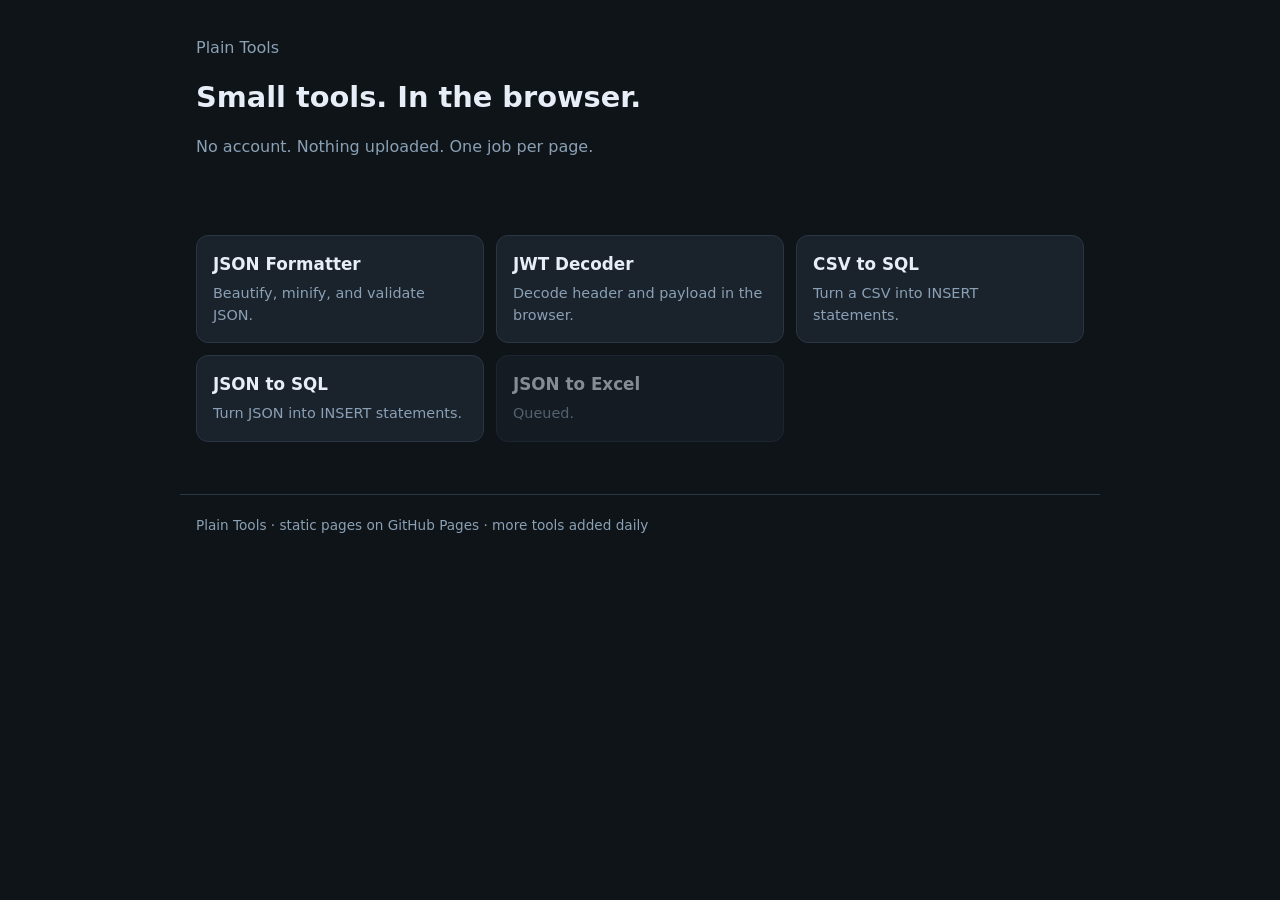
==== index.html @ a80d40fa "Add JSON to SQL converter." ====
<!DOCTYPE html>
<html lang="en">
<head>
  <meta charset="utf-8">
  <meta name="viewport" content="width=device-width, initial-scale=1">
  <title>Plain Tools — Free browser utilities</title>
  <meta name="description" content="Small browser utilities. No account, no upload. Format JSON, decode JWTs, convert CSV to SQL or JSON to SQL.">
  <link rel="stylesheet" href="assets/style.css">
</head>
<body>
  <header>
    <p class="muted">Plain Tools</p>
    <h1>Small tools. In the browser.</h1>
    <p class="lede">No account. Nothing uploaded. One job per page.</p>
  </header>
  <main>
    <div class="grid">
      <a class="card" href="json-formatter/">
        <h2>JSON Formatter</h2>
        <p>Beautify, minify, and validate JSON.</p>
      </a>
      <a class="card" href="jwt-decoder/">
        <h2>JWT Decoder</h2>
        <p>Decode header and payload in the browser.</p>
      </a>
      <a class="card" href="convert/csv-to-sql/">
        <h2>CSV to SQL</h2>
        <p>Turn a CSV into INSERT statements.</p>
      </a>
      <a class="card" href="convert/json-to-sql/">
        <h2>JSON to SQL</h2>
        <p>Turn JSON into INSERT statements.</p>
      </a>
      <div class="card soon">
        <h2>JSON to Excel</h2>
        <p>Queued.</p>
      </div>
    </div>
  </main>
  <footer>Plain Tools · static pages on GitHub Pages · more tools added daily</footer>
</body>
</html>
---- assets/style.css ----
:root { --bg:#0f1419; --card:#1a222c; --ink:#e7eef7; --muted:#8aa0b5; --line:#2a3644; --acc:#3d9cf0; --ok:#3ecf8e; --bad:#f07178; }
* { box-sizing: border-box; }
body { margin:0; font: 16px/1.5 ui-sans-serif, system-ui, sans-serif; background:var(--bg); color:var(--ink); }
header, main, footer { max-width: 920px; margin: 0 auto; padding: 1.25rem 1rem; }
header nav a { color: var(--acc); text-decoration: none; margin-right: .9rem; }
h1 { font-size: 1.8rem; margin: .6rem 0 .35rem; }
.lede, footer, .muted { color: var(--muted); }
.grid { display:grid; grid-template-columns: repeat(auto-fill, minmax(220px,1fr)); gap:.75rem; margin: 1.25rem 0 2rem; }
.card { display:block; background:var(--card); border:1px solid var(--line); border-radius:12px; padding:1rem; color:var(--ink); text-decoration:none; }
.card:hover { border-color: var(--acc); }
.card h2 { font-size:1.05rem; margin:0 0 .35rem; }
.card p { margin:0; color:var(--muted); font-size:.9rem; }
.soon { opacity:.55; pointer-events:none; }
.toolbar { display:flex; flex-wrap:wrap; gap:.5rem; margin: 0 0 .75rem; }
button { background: var(--card); color: var(--ink); border:1px solid var(--line); border-radius: 8px; padding: .45rem .8rem; cursor:pointer; }
button.primary { background: var(--acc); border-color: var(--acc); color:#071018; font-weight: 650; }
textarea { width:100%; min-height: 280px; background:#0b1015; color:var(--ink); border:1px solid var(--line); border-radius: 10px; padding: .9rem; font: 13px/1.45 ui-monospace, SFMono-Regular, Menlo, Consolas, monospace; }
.status { min-height: 1.4em; font-size: .9rem; color: var(--muted); margin: .5rem 0 1.25rem; }
.status.ok { color: var(--ok); } .status.bad { color: var(--bad); }
section { margin: 2rem 0; }
h2 { font-size: 1.15rem; }
.faq details { background: var(--card); border:1px solid var(--line); border-radius: 10px; padding: .7rem .9rem; margin: .5rem 0; }
footer { font-size: .85rem; border-top:1px solid var(--line); }
pre.out { width:100%; min-height: 140px; background:#0b1015; color:var(--ink); border:1px solid var(--line); border-radius: 10px; padding: .9rem; font: 13px/1.45 ui-monospace, SFMono-Regular, Menlo, Consolas, monospace; overflow:auto; white-space:pre-wrap; word-break:break-word; margin:0; }
.cols { display:grid; grid-template-columns: 1fr; gap:.75rem; }
@media (min-width: 720px) { .cols { grid-template-columns: 1fr 1fr; } }
.panel h3 { margin: 0 0 .4rem; font-size:.95rem; color: var(--muted); font-weight: 600; }
.note { color: var(--muted); font-size:.9rem; }
.toolbar { align-items:center; }
label.field { display:flex; align-items:center; gap:.4rem; color:var(--muted); font-size:.9rem; }
input, select { background:#0b1015; color:var(--ink); border:1px solid var(--line); border-radius: 8px; padding: .4rem .55rem; font: 13px/1.4 ui-monospace, SFMono-Regular, Menlo, Consolas, monospace; }
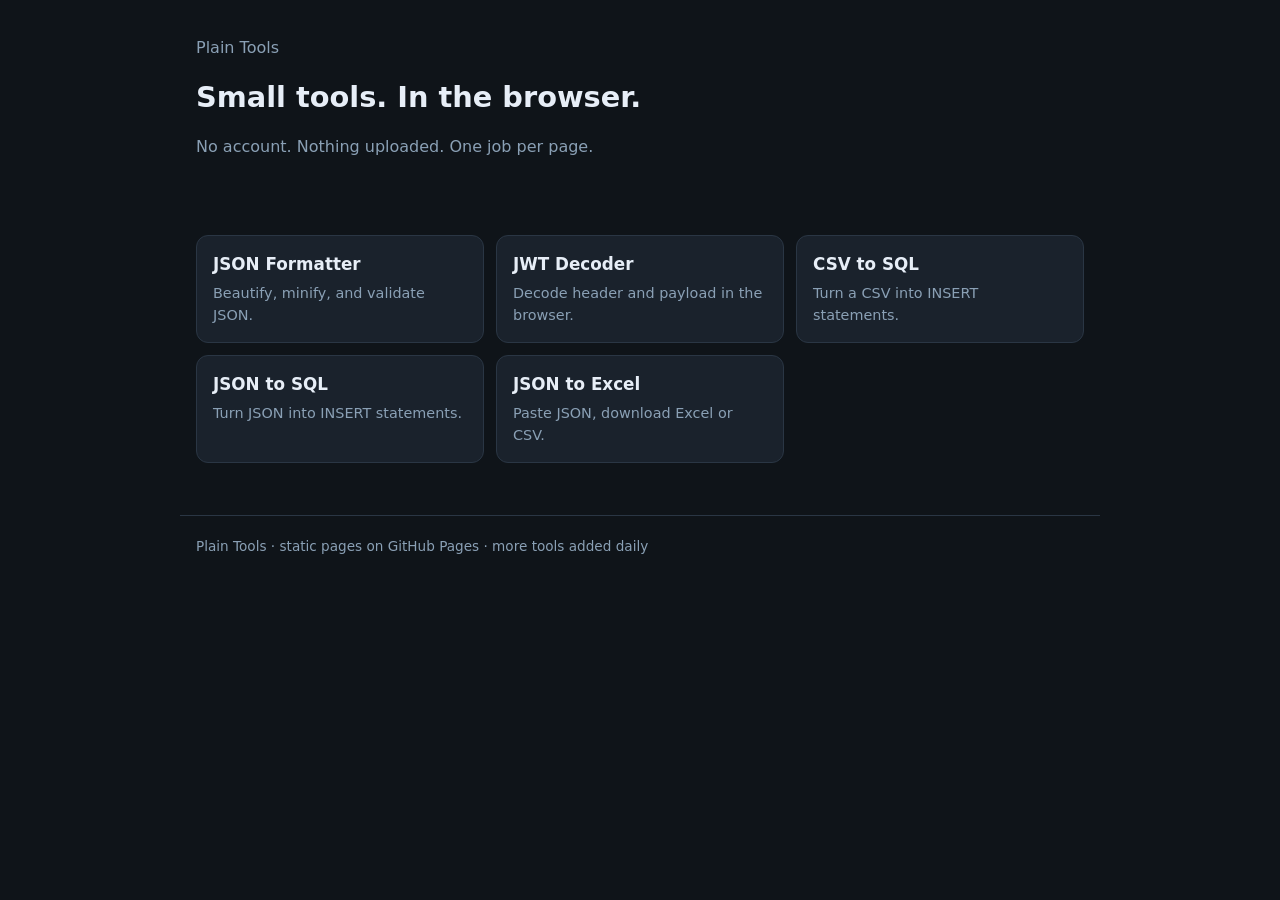
==== commit fe480cad: "Add JSON to Excel converter." ====
--- a/index.html
+++ b/index.html
@@ -4,7 +4,7 @@
   <meta charset="utf-8">
   <meta name="viewport" content="width=device-width, initial-scale=1">
   <title>Plain Tools — Free browser utilities</title>
-  <meta name="description" content="Small browser utilities. No account, no upload. Format JSON, decode JWTs, convert CSV to SQL or JSON to SQL.">
+  <meta name="description" content="Small browser utilities. No account, no upload. Format JSON, decode JWTs, convert CSV or JSON to SQL, convert JSON to Excel.">
   <link rel="stylesheet" href="assets/style.css">
 </head>
 <body>
@@ -31,10 +31,10 @@
         <h2>JSON to SQL</h2>
         <p>Turn JSON into INSERT statements.</p>
       </a>
-      <div class="card soon">
+      <a class="card" href="convert/json-to-excel/">
         <h2>JSON to Excel</h2>
-        <p>Queued.</p>
-      </div>
+        <p>Paste JSON, download Excel or CSV.</p>
+      </a>
     </div>
   </main>
   <footer>Plain Tools · static pages on GitHub Pages · more tools added daily</footer>
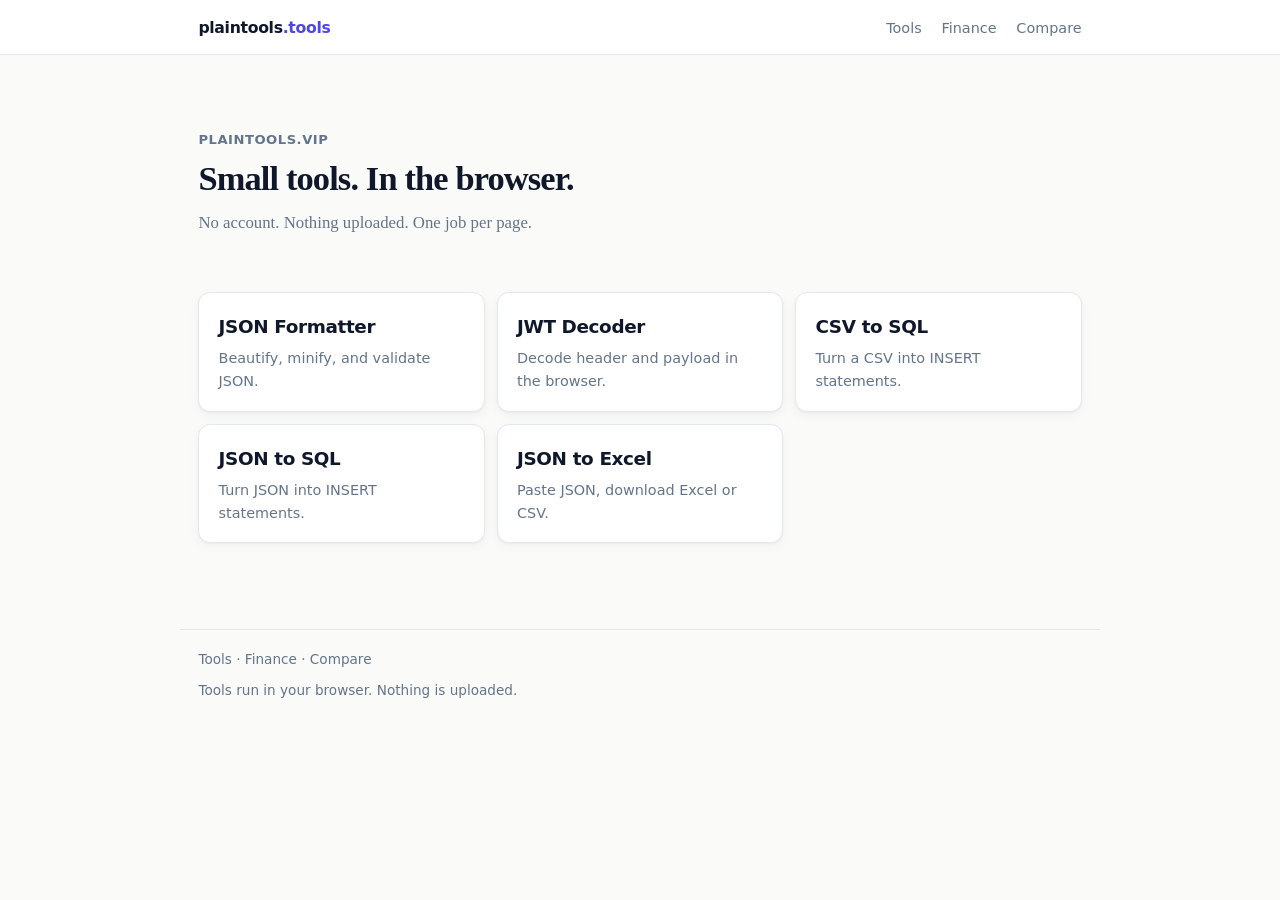
==== commit 3d8a31dd: "Match umbrella theme to Compare (light editorial)" ====
--- a/index.html
+++ b/index.html
@@ -5,15 +5,27 @@
   <meta name="viewport" content="width=device-width, initial-scale=1">
   <title>Plain Tools — Free browser utilities</title>
   <meta name="description" content="Small browser utilities. No account, no upload. Format JSON, decode JWTs, convert CSV or JSON to SQL, convert JSON to Excel.">
+  <link rel="canonical" href="https://plaintools.vip/">
   <link rel="stylesheet" href="assets/style.css">
 </head>
 <body>
-  <header>
-    <p class="muted">Plain Tools</p>
-    <h1>Small tools. In the browser.</h1>
-    <p class="lede">No account. Nothing uploaded. One job per page.</p>
-  </header>
+  <div class="site-top">
+    <div class="site-top-inner">
+      <a class="brand" href="/">plaintools<span>.tools</span></a>
+      <nav class="nav">
+        <a href="/">Tools</a>
+        <a href="https://finance.plaintools.vip/">Finance</a>
+        <a href="https://compare.plaintools.vip/">Compare</a>
+      </nav>
+    </div>
+  </div>
+
   <main>
+    <section class="hero">
+      <p class="kicker">plaintools.vip</p>
+      <h1>Small tools. In the browser.</h1>
+      <p class="lede">No account. Nothing uploaded. One job per page.</p>
+    </section>
     <div class="grid">
       <a class="card" href="json-formatter/">
         <h2>JSON Formatter</h2>
@@ -37,6 +49,11 @@
       </a>
     </div>
   </main>
-  <footer>Plain Tools · static pages on GitHub Pages · more tools added daily</footer>
+  <footer>
+    <a href="/">Tools</a> ·
+    <a href="https://finance.plaintools.vip/">Finance</a> ·
+    <a href="https://compare.plaintools.vip/">Compare</a>
+    <p>Tools run in your browser. Nothing is uploaded.</p>
+  </footer>
 </body>
 </html>
--- a/assets/style.css
+++ b/assets/style.css
@@ -1,31 +1,373 @@
-:root { --bg:#0f1419; --card:#1a222c; --ink:#e7eef7; --muted:#8aa0b5; --line:#2a3644; --acc:#3d9cf0; --ok:#3ecf8e; --bad:#f07178; }
+:root {
+  --bg: #fafaf9;
+  --card: #ffffff;
+  --ink: #0f172a;
+  --muted: #64748b;
+  --line: #e2e8f0;
+  --acc: #4f46e5;
+  --acc-ink: #ffffff;
+  --acc-soft: #eef2ff;
+  --acc-border: #c7d2fe;
+  --ok: #15803d;
+  --bad: #b91c1c;
+  --input-bg: #ffffff;
+  --shadow: 0 1px 2px rgba(15, 23, 42, 0.04), 0 4px 12px rgba(15, 23, 42, 0.04);
+  --radius: 12px;
+  --max: 920px;
+  --sans: ui-sans-serif, system-ui, -apple-system, Segoe UI, Roboto, sans-serif;
+  --serif: "Iowan Old Style", "Palatino Linotype", Palatino, Georgia, "Times New Roman", serif;
+  --mono: ui-monospace, SFMono-Regular, Menlo, Consolas, monospace;
+}
+
 * { box-sizing: border-box; }
-body { margin:0; font: 16px/1.5 ui-sans-serif, system-ui, sans-serif; background:var(--bg); color:var(--ink); }
-header, main, footer { max-width: 920px; margin: 0 auto; padding: 1.25rem 1rem; }
-header nav a { color: var(--acc); text-decoration: none; margin-right: .9rem; }
-h1 { font-size: 1.8rem; margin: .6rem 0 .35rem; }
-.lede, footer, .muted { color: var(--muted); }
-.grid { display:grid; grid-template-columns: repeat(auto-fill, minmax(220px,1fr)); gap:.75rem; margin: 1.25rem 0 2rem; }
-.card { display:block; background:var(--card); border:1px solid var(--line); border-radius:12px; padding:1rem; color:var(--ink); text-decoration:none; }
-.card:hover { border-color: var(--acc); }
-.card h2 { font-size:1.05rem; margin:0 0 .35rem; }
-.card p { margin:0; color:var(--muted); font-size:.9rem; }
-.soon { opacity:.55; pointer-events:none; }
-.toolbar { display:flex; flex-wrap:wrap; gap:.5rem; margin: 0 0 .75rem; }
-button { background: var(--card); color: var(--ink); border:1px solid var(--line); border-radius: 8px; padding: .45rem .8rem; cursor:pointer; }
-button.primary { background: var(--acc); border-color: var(--acc); color:#071018; font-weight: 650; }
-textarea { width:100%; min-height: 280px; background:#0b1015; color:var(--ink); border:1px solid var(--line); border-radius: 10px; padding: .9rem; font: 13px/1.45 ui-monospace, SFMono-Regular, Menlo, Consolas, monospace; }
-.status { min-height: 1.4em; font-size: .9rem; color: var(--muted); margin: .5rem 0 1.25rem; }
-.status.ok { color: var(--ok); } .status.bad { color: var(--bad); }
+html { scroll-behavior: smooth; }
+
+body {
+  margin: 0;
+  font: 17px/1.6 var(--serif);
+  background: var(--bg);
+  color: var(--ink);
+  -webkit-font-smoothing: antialiased;
+}
+
+a { color: var(--acc); }
+a:hover { color: #3730a3; }
+
+.site-top {
+  position: sticky;
+  top: 0;
+  z-index: 40;
+  background: rgba(255, 255, 255, 0.95);
+  backdrop-filter: blur(8px);
+  border-bottom: 1px solid var(--line);
+}
+
+.site-top-inner,
+header,
+main,
+footer,
+.wrap {
+  max-width: var(--max);
+  margin: 0 auto;
+  padding: 0.85rem 1.15rem;
+}
+
+.site-top-inner {
+  display: flex;
+  gap: 1rem;
+  align-items: center;
+  justify-content: space-between;
+}
+
+.brand {
+  font-family: var(--sans);
+  font-weight: 700;
+  color: var(--ink);
+  text-decoration: none;
+  letter-spacing: -0.02em;
+  font-size: 0.98rem;
+}
+.brand span { color: var(--acc); }
+
+.nav {
+  font-family: var(--sans);
+}
+.nav a {
+  color: var(--muted);
+  text-decoration: none;
+  margin-left: 0.9rem;
+  font-size: 0.9rem;
+  font-weight: 500;
+}
+.nav a:hover { color: var(--ink); }
+
+.hero {
+  display: block;
+  padding: 1.75rem 0 0.5rem;
+  max-width: 40rem;
+}
+
+.kicker {
+  font-family: var(--sans);
+  color: var(--muted);
+  font-size: 0.82rem;
+  font-weight: 600;
+  letter-spacing: 0.04em;
+  text-transform: uppercase;
+  margin: 0 0 0.5rem;
+}
+
+h1 {
+  font-size: clamp(1.65rem, 3.2vw, 2.15rem);
+  line-height: 1.2;
+  margin: 0.15rem 0 0.65rem;
+  letter-spacing: -0.025em;
+  font-weight: 700;
+}
+
+.lede {
+  color: var(--muted);
+  margin: 0 0 1rem;
+  font-size: 1.05rem;
+  line-height: 1.55;
+}
+
+.muted { color: var(--muted); }
+
+h2 {
+  font-size: 1.25rem;
+  margin: 2rem 0 0.75rem;
+  letter-spacing: -0.02em;
+  font-weight: 700;
+}
+
 section { margin: 2rem 0; }
-h2 { font-size: 1.15rem; }
-.faq details { background: var(--card); border:1px solid var(--line); border-radius: 10px; padding: .7rem .9rem; margin: .5rem 0; }
-footer { font-size: .85rem; border-top:1px solid var(--line); }
-pre.out { width:100%; min-height: 140px; background:#0b1015; color:var(--ink); border:1px solid var(--line); border-radius: 10px; padding: .9rem; font: 13px/1.45 ui-monospace, SFMono-Regular, Menlo, Consolas, monospace; overflow:auto; white-space:pre-wrap; word-break:break-word; margin:0; }
-.cols { display:grid; grid-template-columns: 1fr; gap:.75rem; }
-@media (min-width: 720px) { .cols { grid-template-columns: 1fr 1fr; } }
-.panel h3 { margin: 0 0 .4rem; font-size:.95rem; color: var(--muted); font-weight: 600; }
-.note { color: var(--muted); font-size:.9rem; }
-.toolbar { align-items:center; }
-label.field { display:flex; align-items:center; gap:.4rem; color:var(--muted); font-size:.9rem; }
-input, select { background:#0b1015; color:var(--ink); border:1px solid var(--line); border-radius: 8px; padding: .4rem .55rem; font: 13px/1.4 ui-monospace, SFMono-Regular, Menlo, Consolas, monospace; }
+
+main > p,
+main > ul {
+  max-width: 42rem;
+}
+
+.grid {
+  display: grid;
+  grid-template-columns: repeat(auto-fill, minmax(220px, 1fr));
+  gap: 0.75rem;
+  margin: 1.25rem 0 2rem;
+}
+
+.card {
+  display: block;
+  background: var(--card);
+  border: 1px solid var(--line);
+  border-radius: var(--radius);
+  box-shadow: var(--shadow);
+  padding: 1.1rem 1.2rem;
+  margin: 0;
+  color: var(--ink);
+  text-decoration: none;
+  transition: border-color 0.15s ease;
+}
+.card:hover { border-color: var(--acc-border); }
+.card h2 {
+  margin: 0.1rem 0 0.35rem;
+  font-size: 1.15rem;
+  font-family: var(--sans);
+}
+.card p {
+  margin: 0;
+  color: var(--muted);
+  font-size: 0.9rem;
+  font-family: var(--sans);
+}
+.card a {
+  text-decoration: none;
+  color: var(--ink);
+}
+.card a:hover { color: var(--acc); }
+
+.soon {
+  opacity: 0.55;
+  pointer-events: none;
+}
+
+.toolbar {
+  display: flex;
+  flex-wrap: wrap;
+  gap: 0.5rem;
+  align-items: center;
+  margin: 0 0 0.75rem;
+  font-family: var(--sans);
+}
+
+button {
+  font-family: var(--sans);
+  background: var(--card);
+  color: var(--ink);
+  border: 1px solid var(--line);
+  border-radius: 8px;
+  padding: 0.45rem 0.8rem;
+  cursor: pointer;
+  font-size: 0.9rem;
+  font-weight: 500;
+  transition: background 0.15s ease, border-color 0.15s ease;
+}
+button:hover {
+  background: #f8fafc;
+  border-color: #cbd5e1;
+}
+button.primary {
+  background: var(--acc);
+  border-color: var(--acc);
+  color: var(--acc-ink);
+  font-weight: 600;
+}
+button.primary:hover {
+  background: #4338ca;
+  border-color: #4338ca;
+  color: var(--acc-ink);
+}
+button:disabled {
+  opacity: 0.45;
+  cursor: not-allowed;
+}
+
+textarea,
+pre.out,
+input,
+select {
+  background: var(--input-bg);
+  color: var(--ink);
+  border: 1px solid var(--line);
+  border-radius: 10px;
+  font: 13px/1.45 var(--mono);
+}
+
+textarea {
+  width: 100%;
+  min-height: 280px;
+  padding: 0.9rem;
+  box-shadow: var(--shadow);
+}
+textarea:focus,
+input:focus,
+select:focus {
+  outline: 2px solid var(--acc-border);
+  outline-offset: 1px;
+  border-color: var(--acc);
+}
+
+pre.out {
+  width: 100%;
+  min-height: 140px;
+  padding: 0.9rem;
+  overflow: auto;
+  white-space: pre-wrap;
+  word-break: break-word;
+  margin: 0;
+  box-shadow: var(--shadow);
+}
+
+input,
+select {
+  border-radius: 8px;
+  padding: 0.4rem 0.55rem;
+  font: 13px/1.4 var(--mono);
+}
+
+label.field {
+  display: flex;
+  align-items: center;
+  gap: 0.4rem;
+  color: var(--muted);
+  font-size: 0.9rem;
+  font-family: var(--sans);
+}
+
+.status {
+  min-height: 1.4em;
+  font-size: 0.9rem;
+  color: var(--muted);
+  margin: 0.5rem 0 1.25rem;
+  font-family: var(--sans);
+}
+.status.ok { color: var(--ok); }
+.status.bad { color: var(--bad); }
+
+.cols {
+  display: grid;
+  grid-template-columns: 1fr;
+  gap: 0.75rem;
+}
+@media (min-width: 720px) {
+  .cols { grid-template-columns: 1fr 1fr; }
+}
+
+.panel h3 {
+  margin: 0 0 0.4rem;
+  font-size: 0.95rem;
+  color: var(--muted);
+  font-weight: 600;
+  font-family: var(--sans);
+}
+
+.note {
+  color: var(--muted);
+  font-size: 0.9rem;
+  font-family: var(--sans);
+}
+
+.faq details {
+  background: var(--card);
+  border: 1px solid var(--line);
+  border-radius: var(--radius);
+  box-shadow: var(--shadow);
+  padding: 0.8rem 1rem;
+  margin: 0.5rem 0;
+  font-family: var(--sans);
+}
+.faq details summary {
+  cursor: pointer;
+  font-weight: 600;
+  font-size: 0.95rem;
+}
+.faq details p {
+  color: var(--muted);
+  margin: 0.55rem 0 0;
+  font-size: 0.92rem;
+  line-height: 1.5;
+}
+
+.preview-wrap {
+  overflow: auto;
+  max-height: 320px;
+  border: 1px solid var(--line);
+  border-radius: var(--radius);
+  background: var(--card);
+  box-shadow: var(--shadow);
+  margin: 0 0 1.25rem;
+}
+table.preview {
+  border-collapse: collapse;
+  width: 100%;
+  font: 12px/1.4 var(--mono);
+}
+table.preview th,
+table.preview td {
+  border-bottom: 1px solid var(--line);
+  padding: 0.45rem 0.6rem;
+  text-align: left;
+  white-space: nowrap;
+  max-width: 240px;
+  overflow: hidden;
+  text-overflow: ellipsis;
+}
+table.preview th {
+  position: sticky;
+  top: 0;
+  background: #f8fafc;
+  color: var(--ink);
+  font-weight: 600;
+}
+table.preview td { color: var(--muted); }
+
+footer {
+  max-width: var(--max);
+  margin: 2.5rem auto 1.5rem;
+  padding: 1.2rem 1.15rem;
+  color: var(--muted);
+  font-size: 0.85rem;
+  border-top: 1px solid var(--line);
+  font-family: var(--sans);
+}
+footer a {
+  color: var(--muted);
+  text-decoration: none;
+}
+footer a:hover { color: var(--ink); }
+footer p {
+  margin: 0.55rem 0 0;
+}
+
+@media (max-width: 640px) {
+  .nav a:nth-child(n+3) { display: none; }
+}
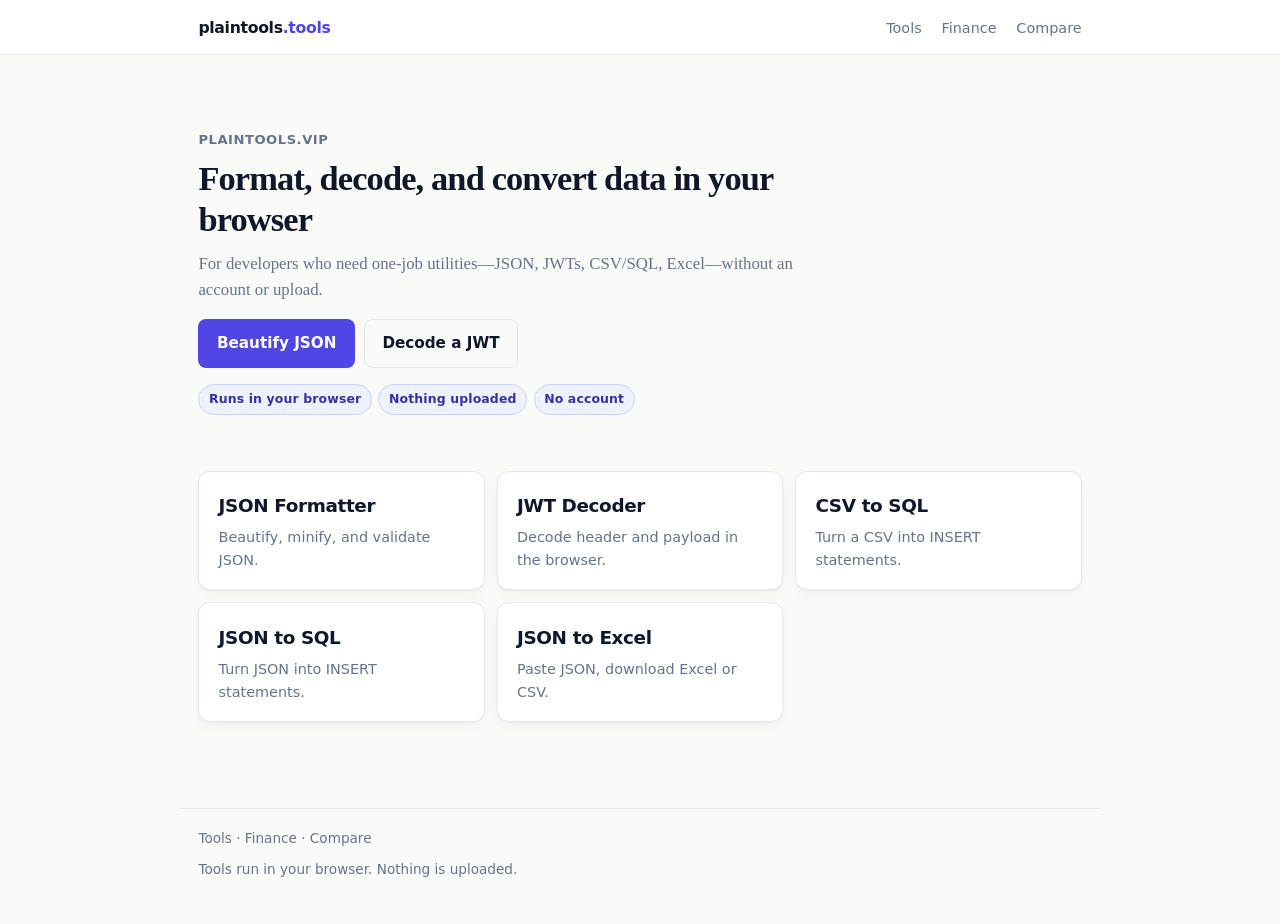
==== commit 29536cab: "Apply landing-page skill CRO pass (honest trust chips, clearer heroes)" ====
--- a/index.html
+++ b/index.html
@@ -4,7 +4,7 @@
   <meta charset="utf-8">
   <meta name="viewport" content="width=device-width, initial-scale=1">
   <title>Plain Tools — Free browser utilities</title>
-  <meta name="description" content="Small browser utilities. No account, no upload. Format JSON, decode JWTs, convert CSV or JSON to SQL, convert JSON to Excel.">
+  <meta name="description" content="Format JSON, decode JWTs, and convert CSV or JSON to SQL or Excel in your browser. No account, nothing uploaded.">
   <link rel="canonical" href="https://plaintools.vip/">
   <link rel="stylesheet" href="assets/style.css">
 </head>
@@ -23,8 +23,17 @@
   <main>
     <section class="hero">
       <p class="kicker">plaintools.vip</p>
-      <h1>Small tools. In the browser.</h1>
-      <p class="lede">No account. Nothing uploaded. One job per page.</p>
+      <h1>Format, decode, and convert data in your browser</h1>
+      <p class="lede">For developers who need one-job utilities—JSON, JWTs, CSV/SQL, Excel—without an account or upload.</p>
+      <p class="hero-actions">
+        <a class="btn" href="json-formatter/">Beautify JSON</a>
+        <a class="btn ghost" href="jwt-decoder/">Decode a JWT</a>
+      </p>
+      <ul class="proof-strip" aria-label="How these tools work">
+        <li>Runs in your browser</li>
+        <li>Nothing uploaded</li>
+        <li>No account</li>
+      </ul>
     </section>
     <div class="grid">
       <a class="card" href="json-formatter/">
--- a/assets/style.css
+++ b/assets/style.css
@@ -185,9 +185,10 @@
   color: var(--ink);
   border: 1px solid var(--line);
   border-radius: 8px;
-  padding: 0.45rem 0.8rem;
+  padding: 0.55rem 0.9rem;
   cursor: pointer;
   font-size: 0.9rem;
+  min-height: 40px;
   font-weight: 500;
   transition: background 0.15s ease, border-color 0.15s ease;
 }
@@ -368,6 +369,102 @@
   margin: 0.55rem 0 0;
 }
 
+.hero-actions {
+  display: flex;
+  flex-wrap: wrap;
+  gap: 0.55rem;
+  margin: 0.25rem 0 1rem;
+  font-family: var(--sans);
+}
+
+.btn {
+  font-family: var(--sans);
+  display: inline-flex;
+  align-items: center;
+  justify-content: center;
+  gap: 0.35rem;
+  background: var(--acc);
+  color: var(--acc-ink) !important;
+  text-decoration: none;
+  font-weight: 600;
+  font-size: 0.95rem;
+  border-radius: 8px;
+  padding: 0.7rem 1.1rem;
+  border: 1px solid transparent;
+  min-height: 44px;
+  transition: background 0.15s ease, border-color 0.15s ease;
+}
+.btn:hover {
+  background: #4338ca;
+  color: var(--acc-ink) !important;
+}
+.btn.ghost {
+  background: transparent;
+  color: var(--ink) !important;
+  border: 1px solid var(--line);
+}
+.btn.ghost:hover {
+  background: #f8fafc;
+  color: var(--ink) !important;
+  border-color: #cbd5e1;
+}
+
+.proof-strip,
+.chips {
+  list-style: none;
+  margin: 0 0 1rem;
+  padding: 0;
+  display: flex;
+  flex-wrap: wrap;
+  gap: 0.4rem;
+  font-family: var(--sans);
+}
+.proof-strip li,
+.chips li {
+  background: var(--acc-soft);
+  border: 1px solid var(--acc-border);
+  color: #3730a3;
+  font-size: 0.78rem;
+  font-weight: 600;
+  padding: 0.28rem 0.6rem;
+  border-radius: 999px;
+  letter-spacing: 0.01em;
+}
+
+.tool-head {
+  display: flex;
+  flex-direction: column;
+  gap: 0.55rem;
+  margin: 0 0 0.75rem;
+}
+.tool-head .toolbar { margin: 0; }
+.tool-head .chips { margin: 0; }
+
+.related {
+  display: flex;
+  flex-wrap: wrap;
+  gap: 0.65rem;
+  margin: 0.5rem 0 0;
+}
+.related a {
+  background: var(--card);
+  border: 1px solid var(--line);
+  border-radius: 10px;
+  box-shadow: var(--shadow);
+  padding: 0.65rem 0.85rem;
+  font-family: var(--sans);
+  font-size: 0.9rem;
+  text-decoration: none;
+  color: var(--ink);
+}
+.related a:hover {
+  border-color: var(--acc-border);
+  color: var(--acc);
+}
+
 @media (max-width: 640px) {
   .nav a:nth-child(n+3) { display: none; }
-}
+  .hero-actions .btn { flex: 1 1 auto; min-width: 9.5rem; }
+  .toolbar button { min-height: 44px; }
+}
+
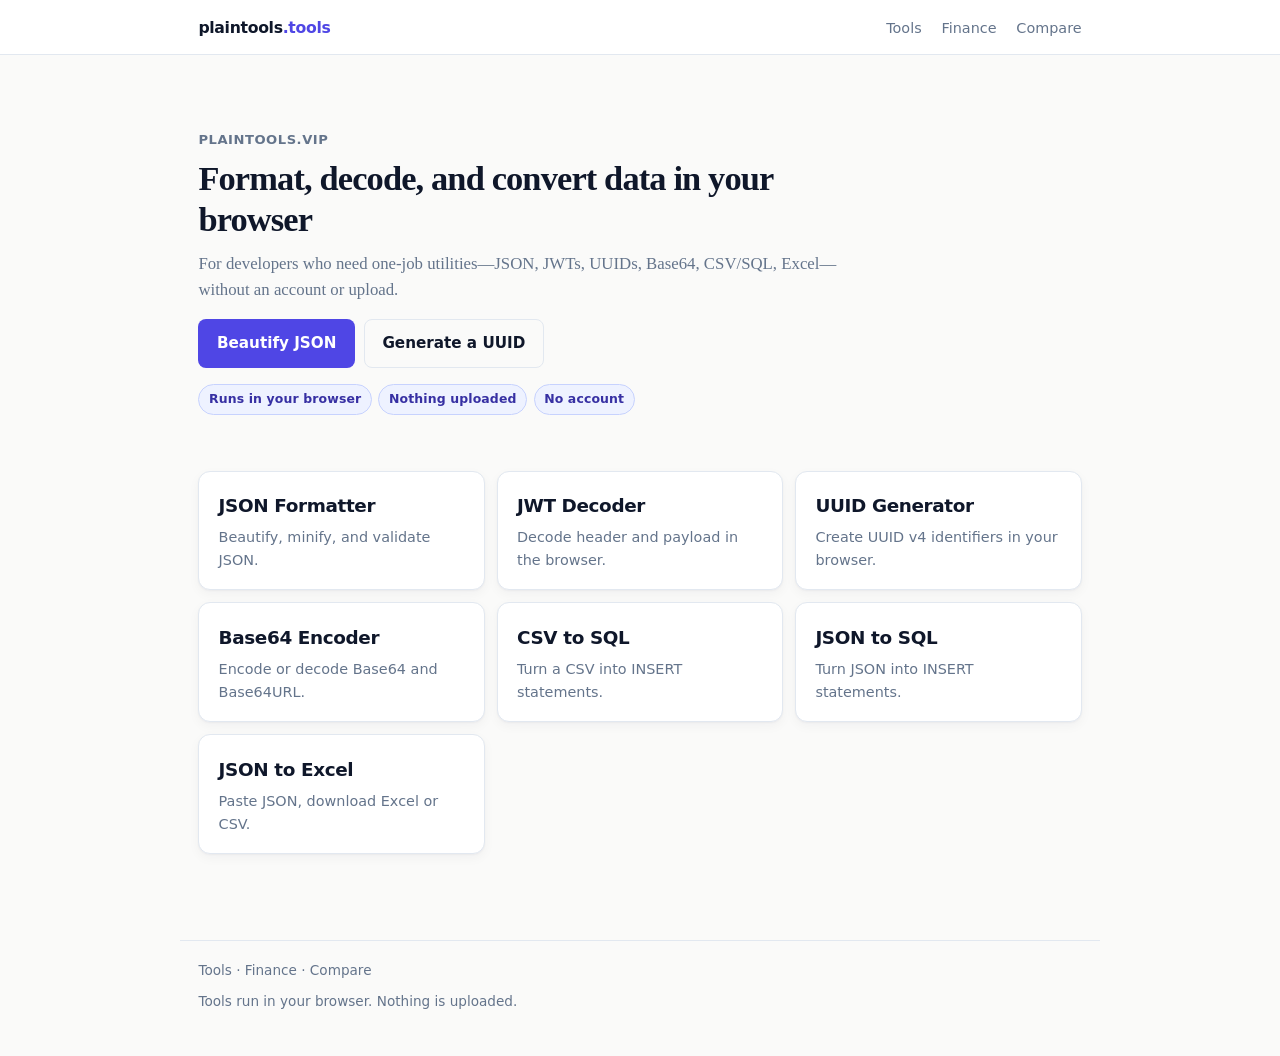
==== commit 1e2b79e4: "Publish UUID Generator and Base64 Encoder Dan approved go-live. Adds themed live routes, homepage ca" ====
--- a/index.html
+++ b/index.html
@@ -4,7 +4,7 @@
   <meta charset="utf-8">
   <meta name="viewport" content="width=device-width, initial-scale=1">
   <title>Plain Tools — Free browser utilities</title>
-  <meta name="description" content="Format JSON, decode JWTs, and convert CSV or JSON to SQL or Excel in your browser. No account, nothing uploaded.">
+  <meta name="description" content="Format JSON, decode JWTs, generate UUIDs, encode Base64, and convert CSV or JSON to SQL or Excel in your browser. No account, nothing uploaded.">
   <link rel="canonical" href="https://plaintools.vip/">
   <link rel="stylesheet" href="assets/style.css">
 </head>
@@ -24,10 +24,10 @@
     <section class="hero">
       <p class="kicker">plaintools.vip</p>
       <h1>Format, decode, and convert data in your browser</h1>
-      <p class="lede">For developers who need one-job utilities—JSON, JWTs, CSV/SQL, Excel—without an account or upload.</p>
+      <p class="lede">For developers who need one-job utilities—JSON, JWTs, UUIDs, Base64, CSV/SQL, Excel—without an account or upload.</p>
       <p class="hero-actions">
         <a class="btn" href="json-formatter/">Beautify JSON</a>
-        <a class="btn ghost" href="jwt-decoder/">Decode a JWT</a>
+        <a class="btn ghost" href="uuid-generator/">Generate a UUID</a>
       </p>
       <ul class="proof-strip" aria-label="How these tools work">
         <li>Runs in your browser</li>
@@ -43,6 +43,14 @@
       <a class="card" href="jwt-decoder/">
         <h2>JWT Decoder</h2>
         <p>Decode header and payload in the browser.</p>
+      </a>
+      <a class="card" href="uuid-generator/">
+        <h2>UUID Generator</h2>
+        <p>Create UUID v4 identifiers in your browser.</p>
+      </a>
+      <a class="card" href="base64-encoder/">
+        <h2>Base64 Encoder</h2>
+        <p>Encode or decode Base64 and Base64URL.</p>
       </a>
       <a class="card" href="convert/csv-to-sql/">
         <h2>CSV to SQL</h2>
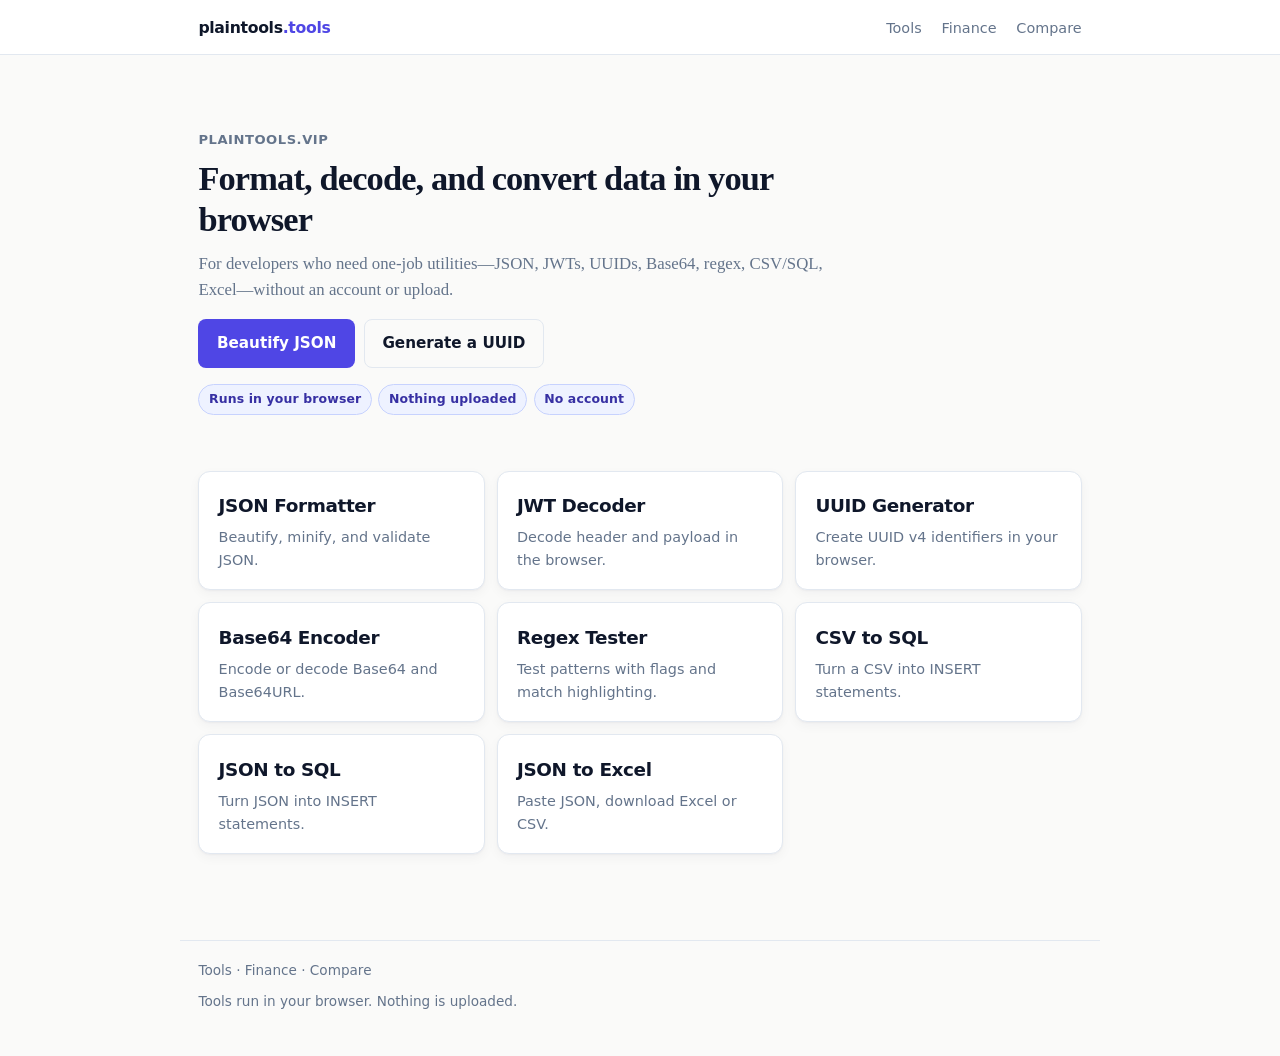
==== commit 5ee2b18a: "Publish Regex Tester Client-side regex tester with flags, match highlighting, FAQs, and homepage car" ====
--- a/index.html
+++ b/index.html
@@ -4,7 +4,7 @@
   <meta charset="utf-8">
   <meta name="viewport" content="width=device-width, initial-scale=1">
   <title>Plain Tools — Free browser utilities</title>
-  <meta name="description" content="Format JSON, decode JWTs, generate UUIDs, encode Base64, and convert CSV or JSON to SQL or Excel in your browser. No account, nothing uploaded.">
+  <meta name="description" content="Format JSON, decode JWTs, generate UUIDs, encode Base64, test regex, and convert CSV or JSON to SQL or Excel in your browser. No account, nothing uploaded.">
   <link rel="canonical" href="https://plaintools.vip/">
   <link rel="stylesheet" href="assets/style.css">
 </head>
@@ -24,7 +24,7 @@
     <section class="hero">
       <p class="kicker">plaintools.vip</p>
       <h1>Format, decode, and convert data in your browser</h1>
-      <p class="lede">For developers who need one-job utilities—JSON, JWTs, UUIDs, Base64, CSV/SQL, Excel—without an account or upload.</p>
+      <p class="lede">For developers who need one-job utilities—JSON, JWTs, UUIDs, Base64, regex, CSV/SQL, Excel—without an account or upload.</p>
       <p class="hero-actions">
         <a class="btn" href="json-formatter/">Beautify JSON</a>
         <a class="btn ghost" href="uuid-generator/">Generate a UUID</a>
@@ -52,6 +52,10 @@
         <h2>Base64 Encoder</h2>
         <p>Encode or decode Base64 and Base64URL.</p>
       </a>
+      <a class="card" href="regex-tester/">
+        <h2>Regex Tester</h2>
+        <p>Test patterns with flags and match highlighting.</p>
+      </a>
       <a class="card" href="convert/csv-to-sql/">
         <h2>CSV to SQL</h2>
         <p>Turn a CSV into INSERT statements.</p>
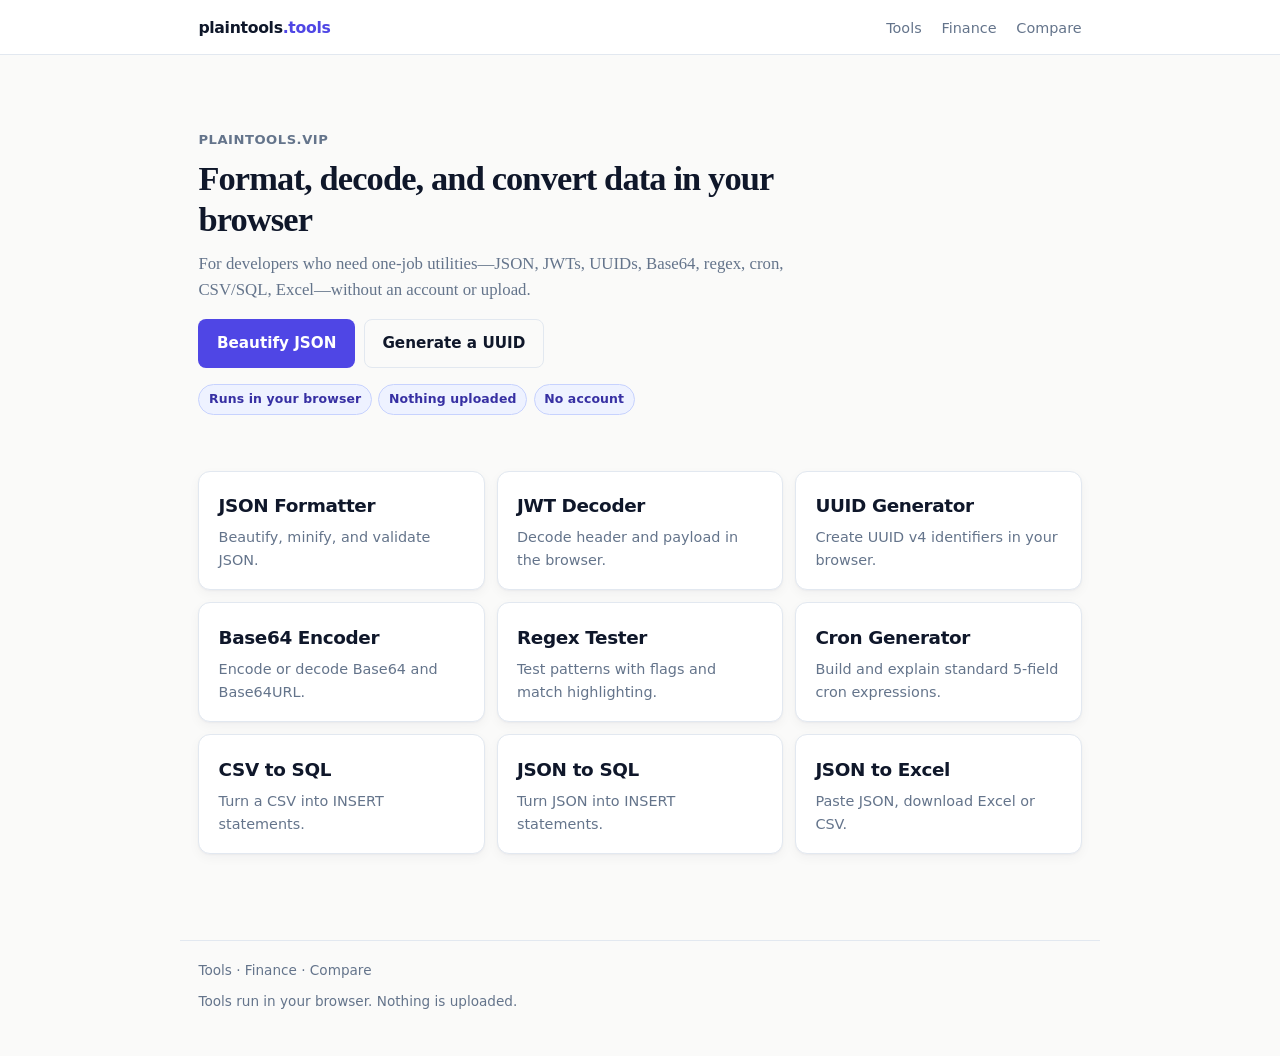
==== commit c169f60f: "Publish Cron Expression Generator" ====
--- a/index.html
+++ b/index.html
@@ -4,7 +4,7 @@
   <meta charset="utf-8">
   <meta name="viewport" content="width=device-width, initial-scale=1">
   <title>Plain Tools — Free browser utilities</title>
-  <meta name="description" content="Format JSON, decode JWTs, generate UUIDs, encode Base64, test regex, and convert CSV or JSON to SQL or Excel in your browser. No account, nothing uploaded.">
+  <meta name="description" content="Format JSON, decode JWTs, generate UUIDs, encode Base64, test regex, build cron expressions, and convert CSV or JSON to SQL or Excel in your browser. No account, nothing uploaded.">
   <link rel="canonical" href="https://plaintools.vip/">
   <link rel="stylesheet" href="assets/style.css">
 </head>
@@ -24,7 +24,7 @@
     <section class="hero">
       <p class="kicker">plaintools.vip</p>
       <h1>Format, decode, and convert data in your browser</h1>
-      <p class="lede">For developers who need one-job utilities—JSON, JWTs, UUIDs, Base64, regex, CSV/SQL, Excel—without an account or upload.</p>
+      <p class="lede">For developers who need one-job utilities—JSON, JWTs, UUIDs, Base64, regex, cron, CSV/SQL, Excel—without an account or upload.</p>
       <p class="hero-actions">
         <a class="btn" href="json-formatter/">Beautify JSON</a>
         <a class="btn ghost" href="uuid-generator/">Generate a UUID</a>
@@ -56,6 +56,10 @@
         <h2>Regex Tester</h2>
         <p>Test patterns with flags and match highlighting.</p>
       </a>
+      <a class="card" href="cron-generator/">
+        <h2>Cron Generator</h2>
+        <p>Build and explain standard 5-field cron expressions.</p>
+      </a>
       <a class="card" href="convert/csv-to-sql/">
         <h2>CSV to SQL</h2>
         <p>Turn a CSV into INSERT statements.</p>
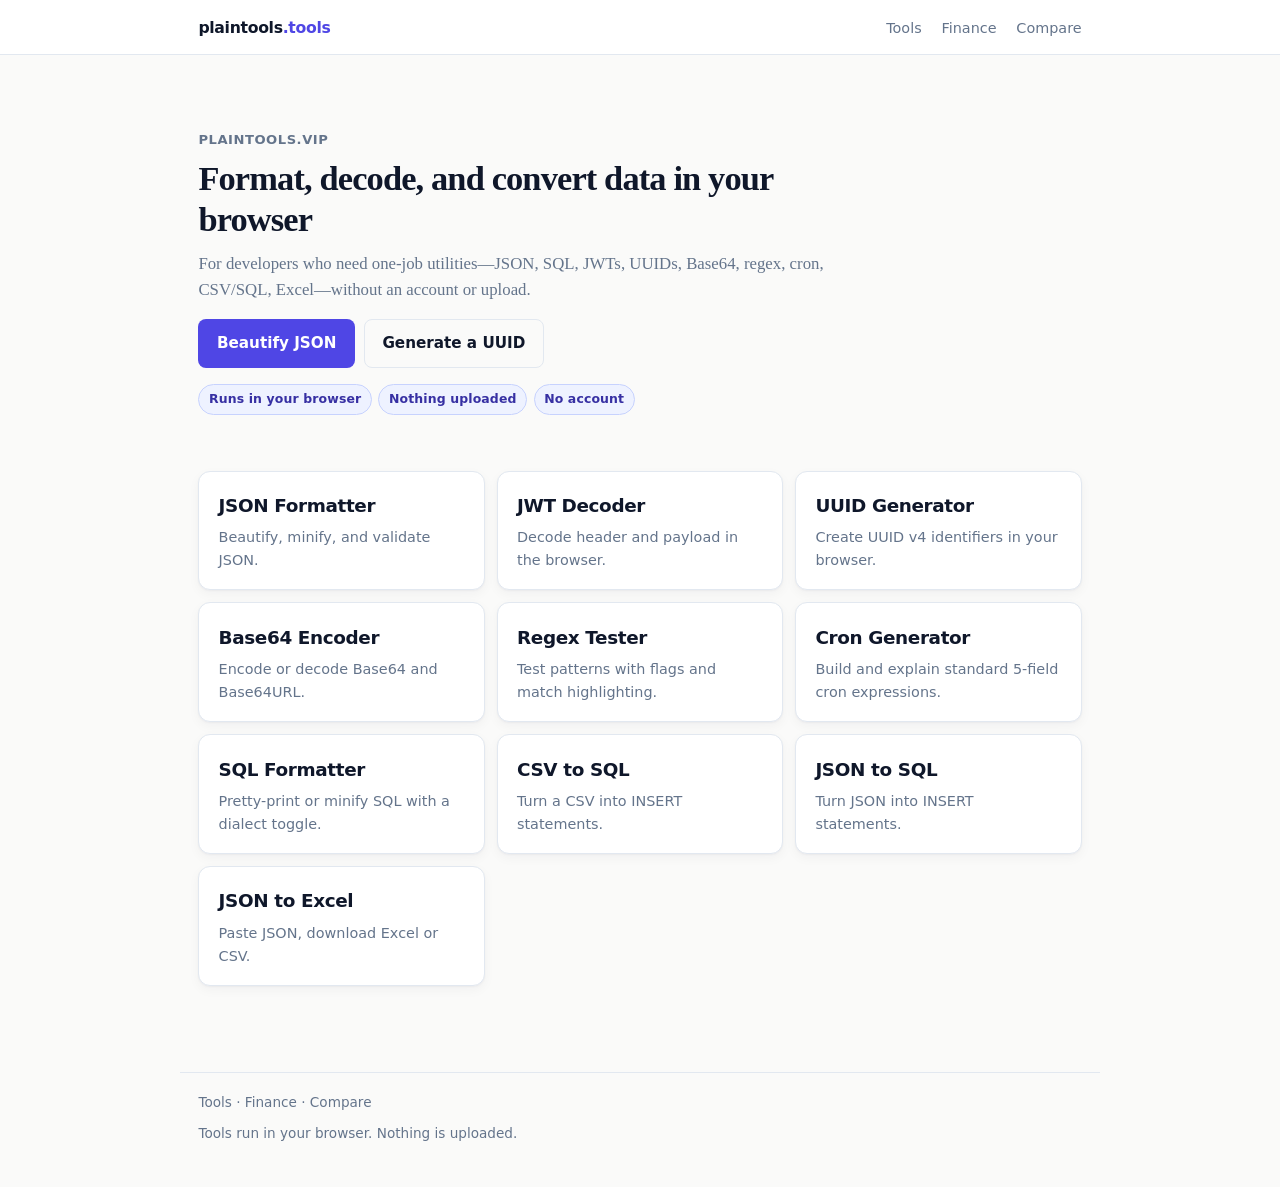
==== commit ccc97f2a: "Publish SQL Formatter Client-side pretty-print/minify with dialect keyword toggle, FAQPage JSON-LD, " ====
--- a/index.html
+++ b/index.html
@@ -4,7 +4,7 @@
   <meta charset="utf-8">
   <meta name="viewport" content="width=device-width, initial-scale=1">
   <title>Plain Tools — Free browser utilities</title>
-  <meta name="description" content="Format JSON, decode JWTs, generate UUIDs, encode Base64, test regex, build cron expressions, and convert CSV or JSON to SQL or Excel in your browser. No account, nothing uploaded.">
+  <meta name="description" content="Format JSON or SQL, decode JWTs, generate UUIDs, encode Base64, test regex, build cron expressions, and convert CSV or JSON to SQL or Excel in your browser. No account, nothing uploaded.">
   <link rel="canonical" href="https://plaintools.vip/">
   <link rel="stylesheet" href="assets/style.css">
 </head>
@@ -24,7 +24,7 @@
     <section class="hero">
       <p class="kicker">plaintools.vip</p>
       <h1>Format, decode, and convert data in your browser</h1>
-      <p class="lede">For developers who need one-job utilities—JSON, JWTs, UUIDs, Base64, regex, cron, CSV/SQL, Excel—without an account or upload.</p>
+      <p class="lede">For developers who need one-job utilities—JSON, SQL, JWTs, UUIDs, Base64, regex, cron, CSV/SQL, Excel—without an account or upload.</p>
       <p class="hero-actions">
         <a class="btn" href="json-formatter/">Beautify JSON</a>
         <a class="btn ghost" href="uuid-generator/">Generate a UUID</a>
@@ -60,6 +60,10 @@
         <h2>Cron Generator</h2>
         <p>Build and explain standard 5-field cron expressions.</p>
       </a>
+      <a class="card" href="sql-formatter/">
+        <h2>SQL Formatter</h2>
+        <p>Pretty-print or minify SQL with a dialect toggle.</p>
+      </a>
       <a class="card" href="convert/csv-to-sql/">
         <h2>CSV to SQL</h2>
         <p>Turn a CSV into INSERT statements.</p>
